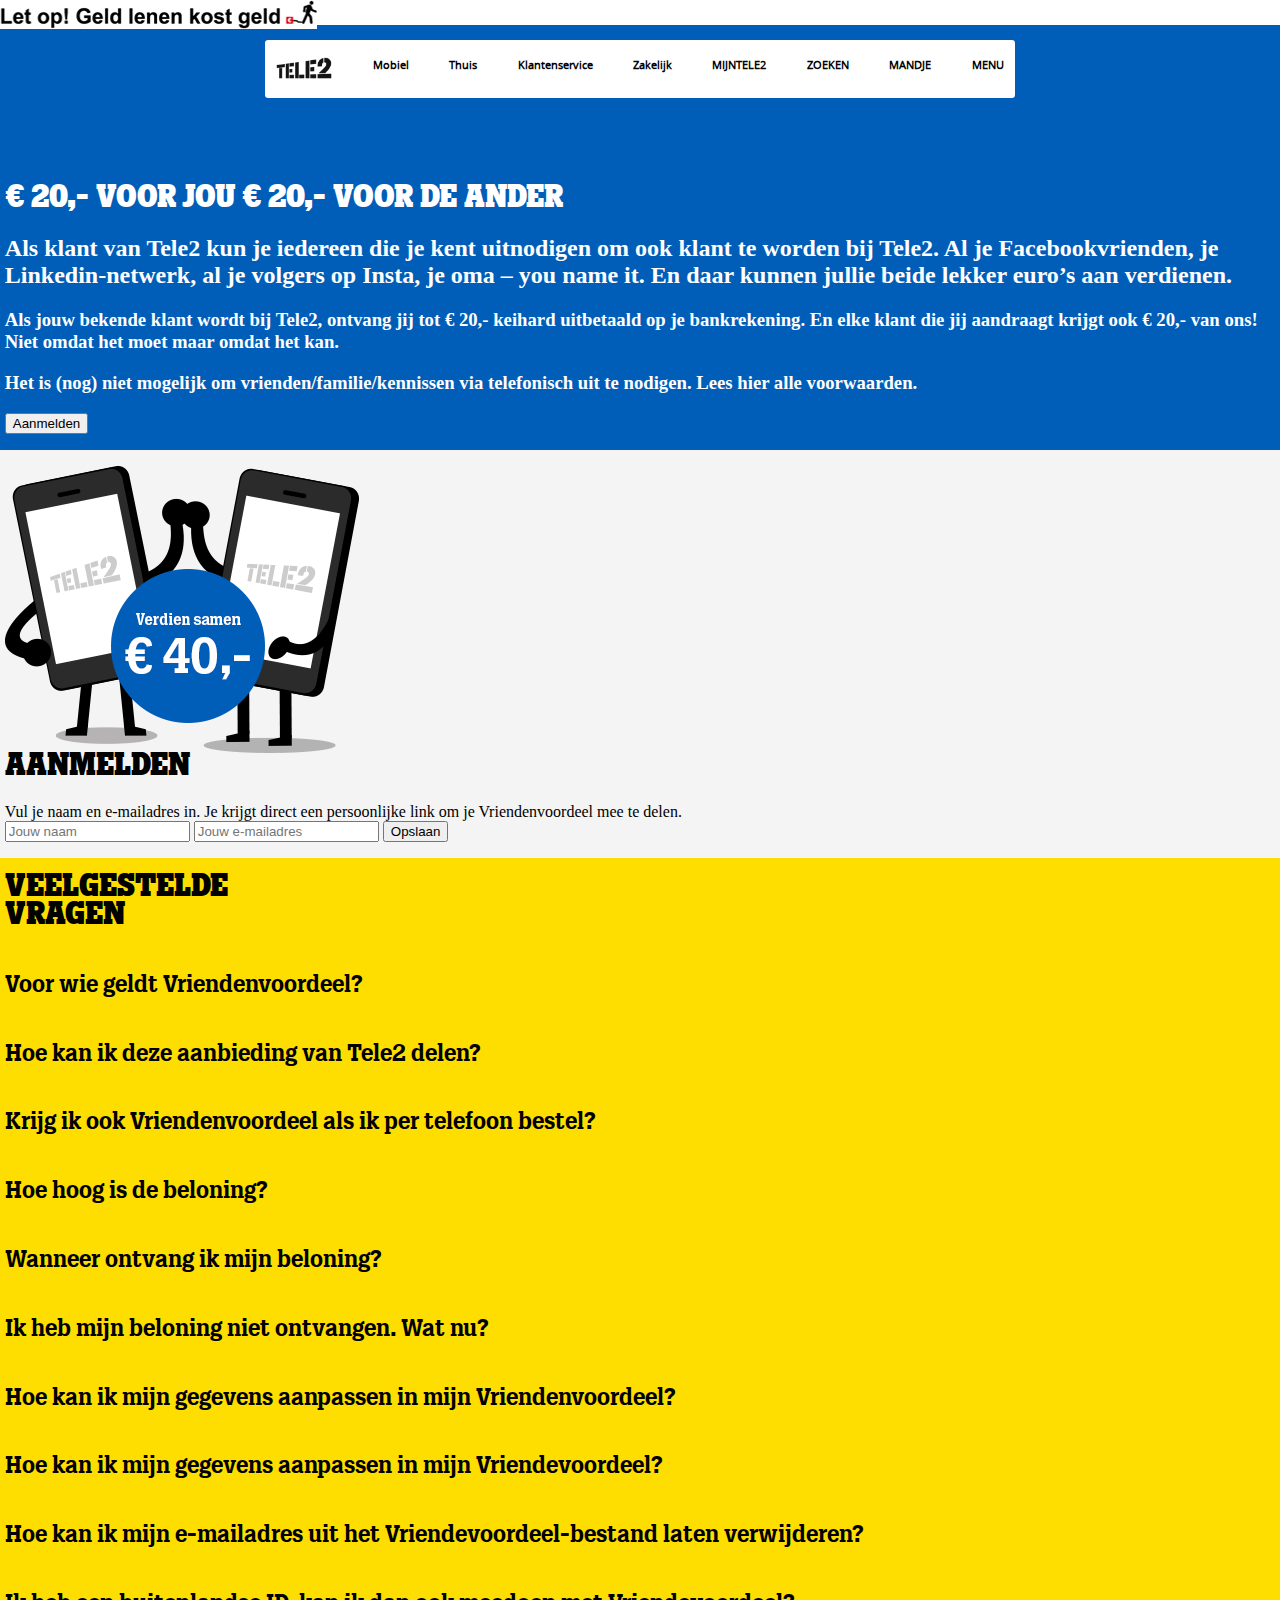
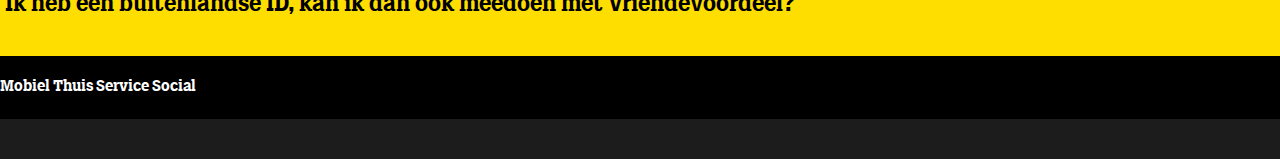
==== detail.html @ 1129209d "Add files via upload" ====
<!DOCTYPE html>
<html>
<head>
	<title>Eindopdracht</title>
	<meta name="viewport" content="width=device-width, initial-scale=1.0">
	<link rel="stylesheet" type="text/css" href="css/style.css">
	<link rel="stylesheet" href="https://cdnjs.cloudflare.com/ajax/libs/font-awesome/5.11.2/css/all.min.css" integrity="sha256-+N4/V/SbAFiW1MPBCXnfnP9QSN3+Keu+NlB+0ev/YKQ=" crossorigin="anonymous" />
</head>
<body>
	<div id="lenen"><img src="images/loan-banner.jpg"></div>
	<!-- <img src="images/feedback.png"> -->
	<header>
		<nav>
			<!-- DESKTOP/MOBILE VERSION -->
			<ul>
				<li><img src="images/tele2.png" alt="Logo"></li>
				<li class="mobilehead"><a>Mobiel</a></li>
				<li class="mobilehead"><a>Thuis</a></li>
				<li class="mobilehead"><a>Klantenservice</a></li>
				<li class="mobilehead"><a>Zakelijk</a></li>
				<li><a>MIJNTELE2</a></li>
				<li><a>ZOEKEN</a></li>
				<li><a>MANDJE</a></li>
				<li class="hamburger"><a>MENU</a></li>
			</ul>
			<!-- SECOND MOBILE HEADER -->
			<ul class="hamburgerUl">
				<li>Mobiel</li>
				<li>Internet, TV & Bellen</li>
				<li>Klantenservice</li>
				<li>
					<div>
						<span>Account</span>
						<ul>
							<li>MijnTele2</li>
							<li>Webmail</li>
							<li>Contact</li>
						</ul>
					</div>
				</li>
				<li>
					<div>
						<span>Meer Tele2</span>
						<ul>
							<li>Zakelijk</li>
							<li>Wholesale</li>
						</ul>
					</div>
				</li>
				<li>
					<span>Trending</span>
					<ul>
						<li>
							<div>Apple iPhone 11</div>
						</li>
						<li><div>Samsung Galaxy S10</div></li>
						<li><div>Sim only abonnement</div></li>
					</ul>
				</li>
			</ul>
		</nav>
	</header>
	<main>
		<div>
			<div id="detailMain">
			<section>
				<h1>€ 20,- VOOR JOU € 20,- VOOR DE ANDER</h1>
				<h2>Als klant van Tele2 kun je iedereen die je kent uitnodigen om ook klant te worden bij Tele2. Al je Facebookvrienden, je Linkedin-netwerk, al je volgers op Insta, je oma – you name it. En daar kunnen jullie beide lekker euro’s aan verdienen.</h2>
				<h3>Als jouw bekende klant wordt bij Tele2, ontvang jij tot € 20,- keihard uitbetaald op je bankrekening. En elke klant die jij aandraagt krijgt ook € 20,- van ons! Niet omdat het moet maar omdat het kan.</h3>
				<h3>Het is (nog) niet mogelijk om vrienden/familie/kennissen via telefonisch uit te nodigen. Lees hier alle voorwaarden.</h3>
				<button>Aanmelden</button>
			</section>
			<section>
				<h1>Hoe werkt het?</h1>
				<img src="images/detailscherm/share-image.png" alt="Link Delen">
					<div>
						<h1>1. Jij deelt je link</h1>
						<p>Registreer en deel jouw Vriendenvoordeel link om te bestellen. Via e-mail, WhatsApp of Facebook.</p>
					</div>
				<img src="images/detailscherm/product-image.png" alt="Vriend Kiest">
					<div>
						<h1>2. Je vriend kiest 'n abonnement</h1>
						<p>Laat je vriend het abonnement uitkiezen dat hij/zij wil</p>
					</div>
				<img src="images/detailscherm/money-image.png" alt="Geld Terug">
					<div>
						<h1>3. Jullie ontvangen jullie beloning</h1>
						<p>Nadat je vriend na 14 dagen bedenktijd nog klant is, krijgen jullie allebei € 20,- gestort*</p>
					</div>
				<p></p>
			</section>
			<section>
				<img src="images/detailscherm/vriendenvoordeel-blauw.png" alt="Geld Terug">
				<h1>
					Aanmelden
				</h1>

				<p>Vul je naam en e-mailadres in. Je krijgt direct een persoonlijke link om je Vriendenvoordeel mee te delen.</p>

				<form>
					<input type="text" name="Naam" placeholder="Jouw naam" required>
					<input type="email" name="email" placeholder="Jouw e-mailadres" required>
					<input type="submit" value="Opslaan">
				</form>

			</section>
			<section>

				<h1>
					Veelgestelde vragen
				</h1>

					<div>
						<h2>Voor wie geldt Vriendenvoordeel?</h2>
					</div>
					<div>
						<h2>Hoe kan ik deze aanbieding van Tele2 delen?</h2>
					</div>
					<div>
						<h2>Krijg ik ook Vriendenvoordeel als ik per telefoon bestel?</h2>
					</div>
					<div>
						<h2>Hoe hoog is de beloning?</h2>
					</div>
					<div>
						<h2>Wanneer ontvang ik mijn beloning?</h2>
					</div>
					<div>
						<h2>Ik heb mijn beloning niet ontvangen. Wat nu?</h2>
					</div>
					<div>
						<h2>Hoe kan ik mijn gegevens aanpassen in mijn Vriendenvoordeel?</h2>
					</div>
					<div>
						<h2>Hoe kan ik mijn gegevens aanpassen in mijn Vriendevoordeel?</h2>
					</div>
					<div>
						<h2>Hoe kan ik mijn e-mailadres uit het Vriendevoordeel-bestand laten verwijderen?</h2>
					</div>
					<div>
						<h2>Ik heb een buitenlandse ID, kan ik dan ook meedoen met Vriendevoordeel?</h2>
					</div>

			</section>
		</div>
		</div>
			<footer>
				Mobiel Thuis Service Social
			</footer>
	</main>
	<footer>
		
	</footer>
	<script src="js/script.js" type="text/javascript"></script>
</body>
</html>
---- css/style.css ----
@font-face {
  font-family: "tele2";
  src: url(../fonts/Tele2SlabWeb-Bold.woff);
}

@font-face {
	font-family: "tele2heavy";
	src: url(../fonts/Tele2SlabWeb-Heavy.ttf);
}

@font-face {
	font-family: "tele2regular";
	src: url(../fonts/Tele2SlabWeb-Regular.ttf);
}

@font-face {
	font-family: "tele2sans";
	src: url(../fonts/OpenSans-Regular.woff2);
}

* {
	box-sizing: border-box;
}

body {
	margin: 0;
}

body > img:first-child {
	position: fixed;
	right: 0;
	bottom: 0;
}

p {
	margin: 0;
}

/*----------HEADER-------------*/
header {
	height: 9vh;
	font-family: tele2sans;
}

header ul {
	list-style-type: none;
	display: flex;
	justify-content: space-between;
	background-color: #fff /*#01a3a4*/;
	margin: 0 auto;
	padding: 0.6em 0;
	flex-wrap: wrap;
}

header li {
	color: #000;
	font-weight: 700;
	padding: 0.6em 0;
	/*font-family: 'Roboto', sans-serif;*/
	/*font-family: 'Quicksand', sans-serif;*/
	font-size: 0.7rem;
	margin: 0 1em;
}

header li:first-child {
	max-width: 5em;
}

header a {
	text-decoration: none;
	color: #000;
}

header a:hover {
	color: #34495e;
	border-bottom: 2px solid #005EB8;
}

header a:active {
	color: #005EB8;
}

header img {
	cursor: pointer;
}

header ul li:first-child img {
	width: 3.5rem;
}

.mobilehead {
	display: none;
}

@media screen and (min-width: 48em /*768px*/) {
	header ul {
		width: 46.875rem;
		margin-top: 0.7rem;
		position: relative;
		padding: 0 auto;
		border-radius: 0.2em;
	}

	.mobilehead {
		display: block;
	}
}

.hamburgerUl {
	/*opacity: 0;*/
	/*height: 0;*/
	display: none;
}

.hamburgerUlActive {
	display: block;
}

/*-----------------------------*/

/*----------BOVEN-------------*/
a, button {
	cursor: pointer;
}

@media screen and (min-width: 48em /*768px*/) {
	main div:first-child section:first-child	 {
		margin-top: -6rem;
		padding-top: 10rem;
	}
}

main div:first-child section ul {
	font-family: "tele2", sans-serif;
	list-style-type: none;
}

/*ul:nth-child(2) li:before {
  content: "\f005";
    font-family: "Font Awesome 5 Free";
    padding: 0 	0.625rem 0 0;
}*/

main div:first-child section h1 {
	font-family: "tele2heavy", sans-serif;
	margin-top: 0;
	text-transform: uppercase;
	font-size: 2.0625rem;
	line-height: 1.75rem;
}

main div:first-child section:first-child h1 span {
	color: #FEDD00;
}

main div:first-child section button:nth-child(3) {
	background-color: #FEDD00;
	border: none;
	width: 12em;
	color: #000;
	padding: 1.25rem;
	margin: 1.25rem 0.625rem;
	border-radius: 0.3em;
	display: flex;
	border-bottom: 0.375rem solid #b19a00;
	font-family: tele2;
}

main div:first-child section button:nth-child(3):hover {
	background-color: #FFF000;
	border-bottom: 0.3125rem solid #B19A00;
	transition: 0.2s;
}

main div:first-child section button:nth-child(3):active {
	background-color: #FEDD00;
	border-bottom: 0.125rem solid #B19A00;
	transition: 0.2s;
}

main div:first-child section p span {
	text-decoration: underline;
	font-family: tele2regular;
}

main div:first-child section span:nth-child(3):hover {
	background-color: #009FDF;
	border-bottom: 0.375rem solid #006F9C;	
}

/*-----------------------------*/

main div:first-child section:nth-child(2) {
	color: #fff;
}

main div section:nth-child(2) div button {
	padding: 1.25rem;
	margin: 1.25rem 0;
	border: none;
	color: white;
	border-radius: 0.1875rem;
	display: flex;
	width: 100%;
}

main div section:nth-child(2) div button:first-child {
	background-color: #009FDF;
	border-bottom: 0.375rem solid #006F9C;
}

main div section:nth-child(2) div button:first-child:hover {
	background-color: #00ADF2;
	border-bottom: 0.3125rem solid #006F9C;
	transition: 0.2s;
}

main div section:nth-child(2) div button:first-child:active {
	background-color: #009FDF;
	transition: 0.2s;
}

main div section:nth-child(2) div button:nth-child(2) {
	background-color: #0066C8;
	border-bottom: 0.375rem solid #004280;
}

main div section:nth-child(2) div button:nth-child(2):hover {
	background-color: #005EB8;
	border-bottom: 0.25rem solid #004280;
	transition: 0.2s;
}

main div section:nth-child(2) div button:nth-child(2):active {
	background-color: #0066C8;
	border-bottom: 0.125rem solid #004280;
	transition: 0.2s;
}

main div section:nth-child(2) div:nth-child(2) button:nth-child(1) {
	background-color: #D40F7D;
	border-bottom: 0.375rem solid #940A57;
}

main div section:nth-child(2) div:nth-child(2) button:nth-child(1):hover {
	background-color: #E61088;
	border-bottom: 0.25rem solid #940A57;
	transition: 0.2s;
}

main div section:nth-child(2) div:nth-child(2) button:nth-child(1):active {
	background-color: #D40F7D;
	border-bottom: 0.125rem solid #940A57;
	transition: 0.2s;
}

main div section:nth-child(2) div:nth-child(2) button:nth-child(2) {
	background-color: #702082;
	border-bottom: 0.375rem solid #4E165B;
}

main div section:nth-child(2) div:nth-child(2) button:nth-child(2):hover {
	background-color: #7A238D;
	border-bottom: 0.25rem solid #4E165B;
	transition: 0.2s;
}

main div section:nth-child(2) div:nth-child(2) button:nth-child(2):active {
	background-color: #702082;
	border-bottom: 0.125rem solid #4E165B;
	transition: 0.2s;
}

/* BUTTONS DESKTOP */

#desktopButtons button {
	padding: 1.25rem;
	border: none;
	color: white;
	border-radius: 0.1875rem;
	display: flex;
	width: 100%;
}

#desktopButtons button:first-child {
	background-color: #009FDF;
	border-bottom: 0.375rem solid #006F9C;
}

#desktopButtons button:first-child:hover {
	background-color: #00ADF2;
	border-bottom: 0.3125rem solid #006F9C;
	transition: 0.2s;
}

#desktopButtons button:first-child:active {
	background-color: #009FDF;
	transition: 0.2s;
}

#desktopButtons button:nth-child(2) {
	background-color: #0066C8;
	border-bottom: 0.375rem solid #004280;
}

#desktopButtons button:nth-child(2):hover {
	background-color: #005EB8;
	border-bottom: 0.25rem solid #004280;
	transition: 0.2s;
}

#desktopButtons button:nth-child(2):active {
	background-color: #0066C8;
	border-bottom: 0.125rem solid #004280;
	transition: 0.2s;
}

#desktopButtons button:nth-child(3) {
	background-color: #D40F7D;
	border-bottom: 0.375rem solid #940A57;
}

#desktopButtons button:nth-child(3):hover {
	background-color: #E61088;
	border-bottom: 0.25rem solid #940A57;
	transition: 0.2s;
}

#desktopButtons button:nth-child(3):active {
	background-color: #D40F7D;
	border-bottom: 0.125rem solid #940A57;
	transition: 0.2s;
}

#desktopButtons button:nth-child(4) {
	background-color: #702082;
	border-bottom: 0.375rem solid #4E165B;
}

#desktopButtons button:nth-child(4):hover {
	background-color: #7A238D;
	border-bottom: 0.25rem solid #4E165B;
	transition: 0.2s;
}

#desktopButtons button:nth-child(4):active {
	background-color: #702082;
	border-bottom: 0.125rem solid #4E165B;
	transition: 0.2s;
}

/* THE END */

@media screen and (min-width: 30rem /*768px*/) {
	main div:first-child section:nth-child(2) {
		display: flex;
		justify-content: center;
	}
	
	main div section:nth-child(2) div {
		padding: 1.25rem 0.25rem;
		width: 20rem;
	}
	
	main div section:nth-child(2) div div {
		margin: 1.25rem 1.25rem;
		width: 100%;
	}
}

#desktopButtons {
	display: none;
}

@media screen and (min-width: 50em /*768px*/) {
	main div:first-child section:nth-child(2){
		display: none;
	}
	main div section:nth-child(2) div:nth-child(1) button:last-child {
		color: red;
	}
	main div section:nth-child(2) div:nth-child(2) button:last-child {
		color: red;
	}
	main div section:nth-child(2) div {
		display: none;
	}
	#desktopButtons {
		display: block;
		background-color: white;
	}
}

/* ---- MOBILE BOVENKANT ---- */

main div:first-child section:first-child {
	background-color: #005EB8;
	color: #fff;
}

main div:first-child section:first-child div {
	margin: 0 auto;
	display: flex;
	justify-content: space-between;
}

main div:first-child section:nth-child(3) div {
	margin: 0 auto;
	display: flex;
	justify-content: space-between;
}

main div:first-child section:nth-child(4) div {
	margin: 0 auto;
	display: flex;
	justify-content: space-between;
}

main div:first-child section:first-child div > div:nth-child(2) {

}

main div:first-child section:first-child div div:first-child {
	flex-direction: column;
}

main div:first-child section:nth-child(3) div div {
	flex-direction: column;
}

main div:first-child section:nth-child(4) div div {
	flex-direction: column;
}

section {
	padding: 1rem 0.3rem;
}

a {
	color: white;
}

main div:first-child section:first-child div:nth-child(2) {
	height: 100%;
}

main div:first-child section:first-child div > div:nth-child(2) img {
	margin: 0 auto;
}

main div:first-child section:first-child div:nth-child(2) {
/*	width: 40%;
	padding-left: 1.25rem;*/
}

/* ------------------------- */
/* ---- DESKTOP BOVENKANT ---- */

@media screen and (min-width: 48em /*768px*/) {
	main div:first-child section:first-child {
		background-color: #005EB8;
		color: #fff;
	}

	main div:first-child section:first-child div {
		margin: 0 auto;
	}

	main div:first-child section:first-child div div:first-child {
		/*margin: 0 auto;
		padding-right: 1.25rem;
		width: 60%;*/
		flex-direction: column;
		flex-grow: 1;
	}

	main div:first-child section:first-child div > div:nth-child(2) {
		flex-grow: 2;
	}

	main div:first-child section:first-child div > div:nth-child(2) img {
		/* margin: 0 auto; */
	}	
}

main div:first-child section:nth-child(3) {
	background-color: #F4F4F4;
}

main div:first-child section:nth-child(3) h1 {
}

main div:first-child section:nth-child(3) h1 span {
	color: #005EB8;
}

main div:first-child section:nth-child(3) button {
	background-color: #005EB8;
	color: #fff;
	width: 12em;
	padding: 1.25rem;
	margin: 1.25rem 0.625rem;
	border-radius: 0.3em;
	display: flex;
	border: none;
	border-bottom: 0.375rem solid #004280;
	font-family: tele2;
}

main div:first-child section:nth-child(4) button {
	background-color: red;
	color: #fff;
	width: 12em;
	padding: 1.25rem;
	margin: 1.25rem 0.625rem;
	border-radius: 0.3em;
	display: flex;
	border: none;
	border-bottom: 0.375rem solid #006F9C;
	font-family: tele2;
}

div img:first-child {
	display: none;
}

@media screen and (min-width: 48em /*768px*/) {
	div img:first-child	 {
		display: block;
	}
	div img:nth-child(2)	 {
		display: none;
	}
}

main div section:nth-child(4) {
	background-color: #FEDD00;
}

main div section:nth-child(4) h1 {
	width: 4rem;
}

main div section:nth-child(4) h1 span {
	color: #005EB8;
}

main div section:nth-child(4) h2 {
	font-family: tele2;
}

main div:first-child section:nth-child(4) button {
	background-color: #005EB8;
	color: #fff;
	width: 12em;
	padding: 1.25rem;
	margin: 1.25rem 0.625rem;
	border-radius: 0.3em;
	display: flex;
	border: none;
	border-bottom: 0.375rem solid #004280;
	font-family: tele2;
}

main div:first-child section:nth-child(4) button:hover {
	background-color: #0066C8;
	border-bottom: 0.3125rem solid #004280;
	transition: 0.2s;
}

main div:first-child section:nth-child(4) button:active {
	background-color: #005EB8;
	border-bottom: 0.125rem solid #004280;
	transition: 0.2s;
}

main div section:nth-child(5) {
	background-color: #005EB8;
}

main div section:nth-child(5) {
	color: white;
}

main div section:nth-child(5) h1 span {
	color: #FEDD00;
}

main div:first-child section:nth-child(5) button {
	background-color: #FEDD00;
	color: #000;
	width: 12em;
	padding: 1.25rem;
	margin: 1.25rem 0.625rem;
	border-radius: 0.3em;
	display: flex;
	border: none;
	border-bottom: 0.375rem solid #b19a00;
	font-family: tele2;
}

footer {
	background-color: #1C1C1C;
	color: white;
	display: flex;
	flex-direction: column;
	padding: 1.25rem 0 1.25rem 0;
	font-family: tele2;
}

footer div:first-child {
	border: 0.0625rem solid gray;
	border-bottom: none;
	padding: 0.625rem 0.3125rem;
	margin: 0 0.625rem;
}

footer div {
	border: 0.0625rem solid gray;
	border-bottom: none;
	padding: 0.625rem 0.3125rem;
	margin: 0 0.625rem;
}

footer div:nth-child(4) {
	border: 0.0625rem solid gray;
	padding: 0.625rem 0.3125rem;
	margin: 0 0.625rem;
}

footer div:nth-child(5) {
	border: 0.0625rem solid gray;
	padding: 0.625rem 0.3125rem;
	margin: 0.9375rem 0.625rem;
}

footer:last-child {
	background-color: #000;
	color: white;
	padding: 1.375em 0;
}

footer span {
	color: #999;
	margin: 0 0.625rem;
	text-align: center;
}

footer img {
	text-align: center;
	width: 5rem;
	margin: 0 auto;
}

/* ---- DETAIL SCHERM ---- */
#detailMain #lenen {
	display: flex;
	justify-content: center;
	padding: 10px 0;
	border-bottom: 1px solid #ccc;
}

/*#detailMain #prijs {
	position: fixed;
	background-color: white;
	color: black;
	bottom: 0;
	z-index: 3;
	height: 4.375rem;
	width: 100%;
}*/

/*#detailMain #prijzen {
	margin: 10px 0 10px 15px;
	line-height: 22px;
}*/

/*#detailMain div section div button {
	background-color: #E61088;
	color: white;
	border: none;
	border-bottom: #B60D6C;
}*/

#detailMain section:nth-child(2) {
	color: black;
}

#detailMain section:nth-child(3) {

}

#detailMain section:nth-child(3) img {
	display: block;
}
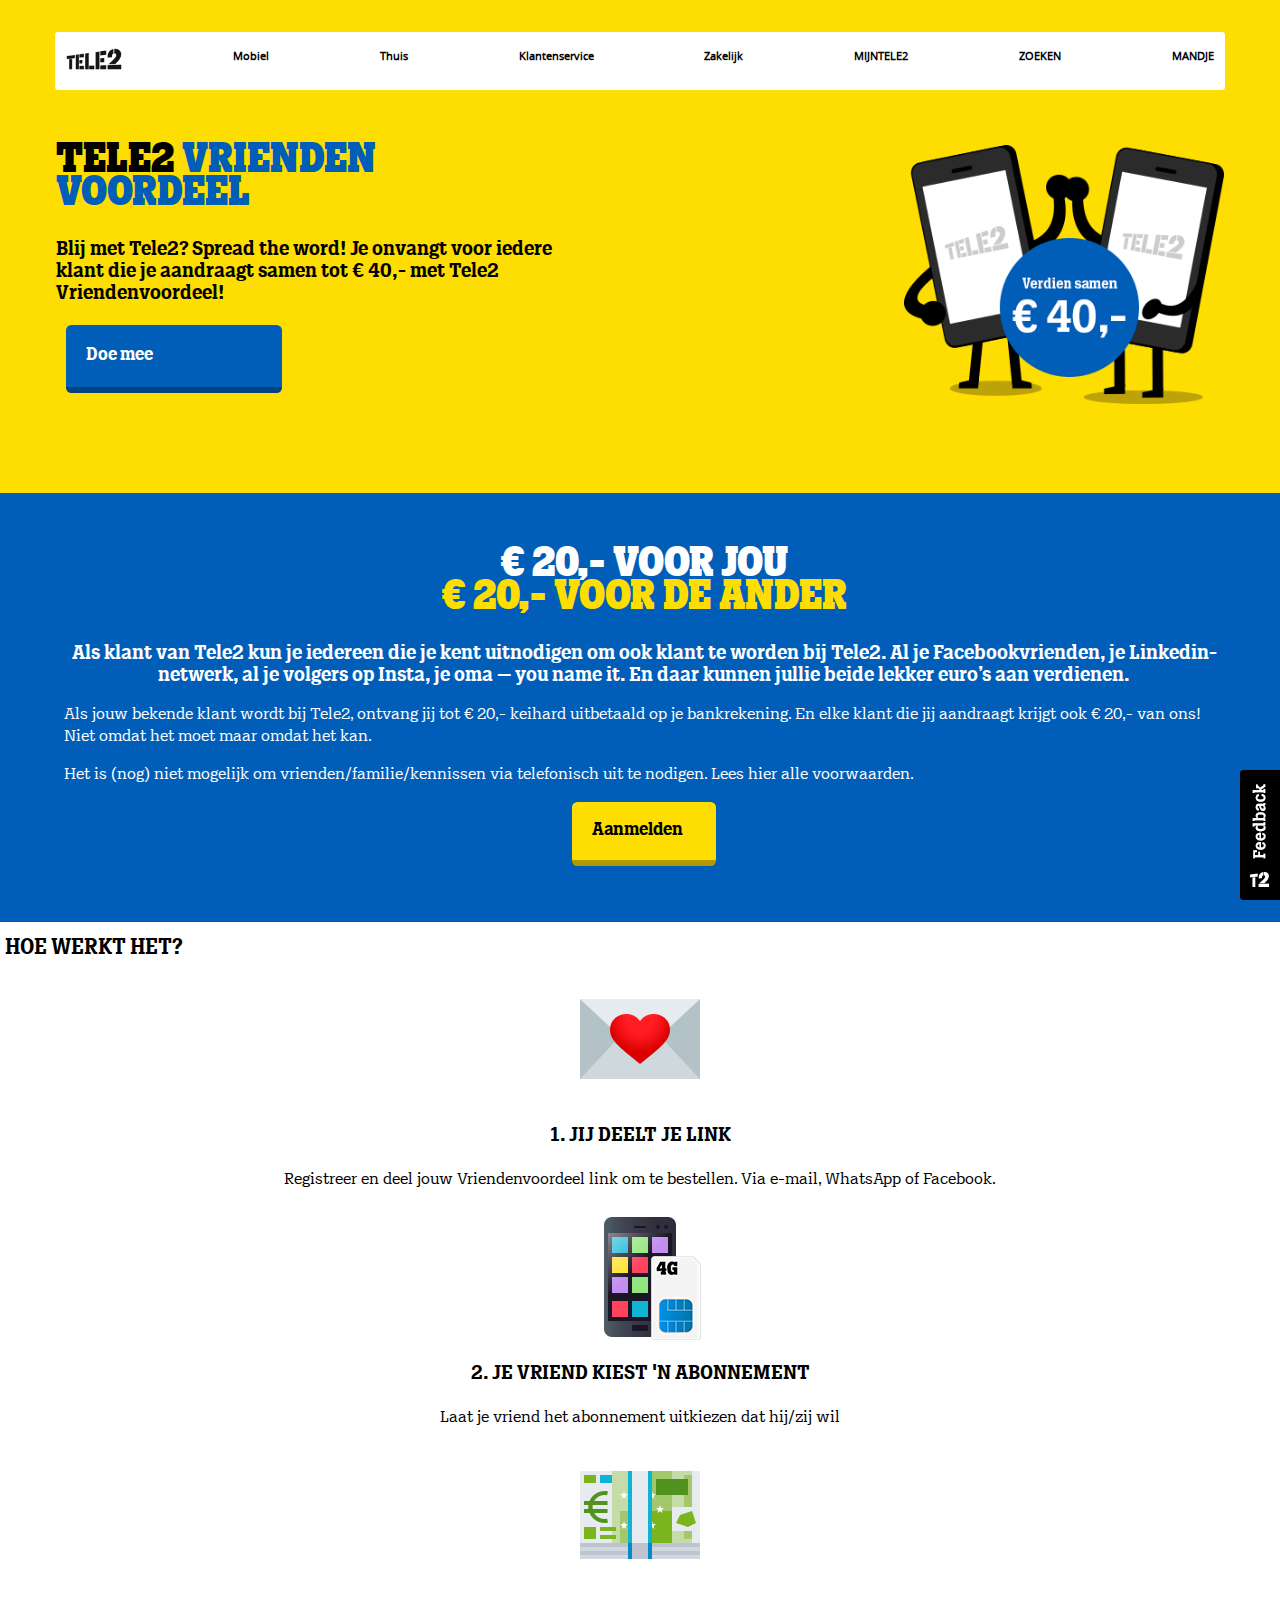
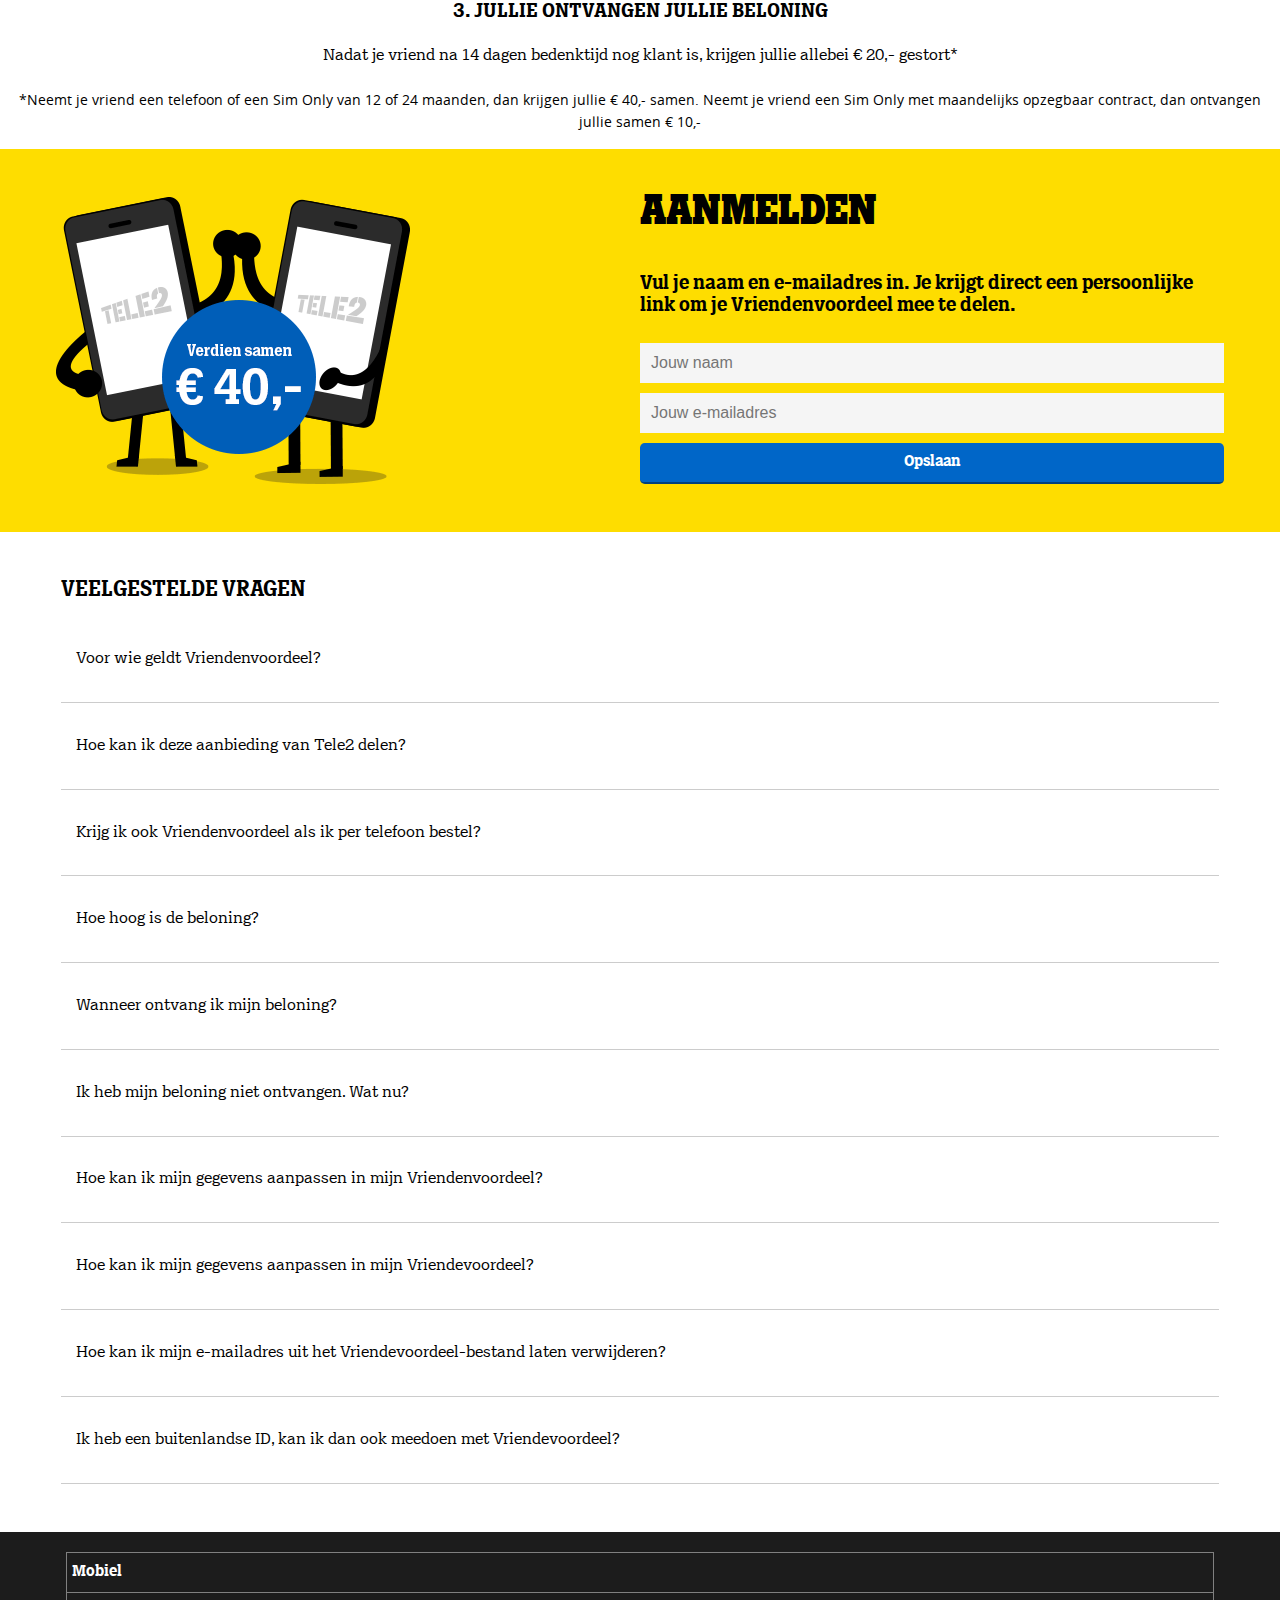
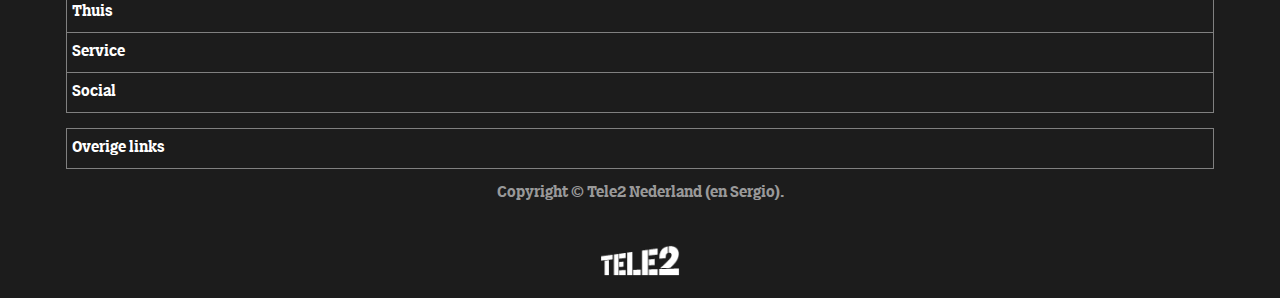
==== commit b307f0fd: "Add files via upload" ====
--- a/detail.html
+++ b/detail.html
@@ -1,19 +1,19 @@
 <!DOCTYPE html>
-<html>
+<html lang="nl">
 <head>
-	<title>Eindopdracht</title>
+	<title>Tele2: Alles voor mobiel, vaste telefonie, internet & TV</title>
 	<meta name="viewport" content="width=device-width, initial-scale=1.0">
 	<link rel="stylesheet" type="text/css" href="css/style.css">
 	<link rel="stylesheet" href="https://cdnjs.cloudflare.com/ajax/libs/font-awesome/5.11.2/css/all.min.css" integrity="sha256-+N4/V/SbAFiW1MPBCXnfnP9QSN3+Keu+NlB+0ev/YKQ=" crossorigin="anonymous" />
+	<link rel="icon" type="image/png" href="images/favicon-16x16.png" sizes="16x16">
 </head>
 <body>
-	<div id="lenen"><img src="images/loan-banner.jpg"></div>
-	<!-- <img src="images/feedback.png"> -->
+	<img src="images/feedback.png" alt="Feedback">
 	<header>
 		<nav>
 			<!-- DESKTOP/MOBILE VERSION -->
 			<ul>
-				<li><img src="images/tele2.png" alt="Logo"></li>
+				<li><a href="index.html"><img src="images/tele2.png" alt="Logo"></a></li>
 				<li class="mobilehead"><a>Mobiel</a></li>
 				<li class="mobilehead"><a>Thuis</a></li>
 				<li class="mobilehead"><a>Klantenservice</a></li>
@@ -64,93 +64,133 @@
 		<div>
 			<div id="detailMain">
 			<section>
-				<h1>€ 20,- VOOR JOU € 20,- VOOR DE ANDER</h1>
-				<h2>Als klant van Tele2 kun je iedereen die je kent uitnodigen om ook klant te worden bij Tele2. Al je Facebookvrienden, je Linkedin-netwerk, al je volgers op Insta, je oma – you name it. En daar kunnen jullie beide lekker euro’s aan verdienen.</h2>
-				<h3>Als jouw bekende klant wordt bij Tele2, ontvang jij tot € 20,- keihard uitbetaald op je bankrekening. En elke klant die jij aandraagt krijgt ook € 20,- van ons! Niet omdat het moet maar omdat het kan.</h3>
-				<h3>Het is (nog) niet mogelijk om vrienden/familie/kennissen via telefonisch uit te nodigen. Lees hier alle voorwaarden.</h3>
-				<button>Aanmelden</button>
-			</section>
-			<section>
-				<h1>Hoe werkt het?</h1>
-				<img src="images/detailscherm/share-image.png" alt="Link Delen">
+				<div>
 					<div>
-						<h1>1. Jij deelt je link</h1>
-						<p>Registreer en deel jouw Vriendenvoordeel link om te bestellen. Via e-mail, WhatsApp of Facebook.</p>
-					</div>
-				<img src="images/detailscherm/product-image.png" alt="Vriend Kiest">
-					<div>
-						<h1>2. Je vriend kiest 'n abonnement</h1>
-						<p>Laat je vriend het abonnement uitkiezen dat hij/zij wil</p>
-					</div>
-				<img src="images/detailscherm/money-image.png" alt="Geld Terug">
-					<div>
-						<h1>3. Jullie ontvangen jullie beloning</h1>
-						<p>Nadat je vriend na 14 dagen bedenktijd nog klant is, krijgen jullie allebei € 20,- gestort*</p>
-					</div>
-				<p></p>
-			</section>
-			<section>
-				<img src="images/detailscherm/vriendenvoordeel-blauw.png" alt="Geld Terug">
-				<h1>
-					Aanmelden
-				</h1>
+						<h1>
+							TELE2
+							<span>VRIENDEN<br>
+							VOORDEEL</span>
+						</h1>
 
-				<p>Vul je naam en e-mailadres in. Je krijgt direct een persoonlijke link om je Vriendenvoordeel mee te delen.</p>
+						<p>Blij met Tele2? Spread the word! Je onvangt voor iedere <br> klant die je aandraagt samen tot € 40,- met Tele2 Vriendenvoordeel!</p>
 
-				<form>
-					<input type="text" name="Naam" placeholder="Jouw naam" required>
-					<input type="email" name="email" placeholder="Jouw e-mailadres" required>
-					<input type="submit" value="Opslaan">
-				</form>
-
-			</section>
-			<section>
-
-				<h1>
-					Veelgestelde vragen
-				</h1>
-
-					<div>
-						<h2>Voor wie geldt Vriendenvoordeel?</h2>
+						<button>Doe mee</button>
 					</div>
 					<div>
-						<h2>Hoe kan ik deze aanbieding van Tele2 delen?</h2>
+						<img src="images/detailscherm/vriendenvoordeel-blauw.png" class="desktop_image" alt="iPhone 11 Desktop">
+
+						<img src="images/detailscherm/vriendenvoordeel-blauw.png" class="mobile_image" alt="iPhone 11 Mobiel">
 					</div>
+				</div>
+			</section>
+				<section>
 					<div>
-						<h2>Krijg ik ook Vriendenvoordeel als ik per telefoon bestel?</h2>
+						<div>
+							<h1>
+								€ 20,- VOOR JOU<br>
+								<span>€ 20,- VOOR DE ANDER</span>
+							</h1>
+
+							<h2>Als klant van Tele2 kun je iedereen die je kent uitnodigen om ook klant te worden bij Tele2. Al je Facebookvrienden, je Linkedin-netwerk, al je volgers op Insta, je oma – you name it. En daar kunnen jullie beide lekker euro’s aan verdienen.</h2>
+							<h3>Als jouw bekende klant wordt bij Tele2, ontvang jij tot € 20,- keihard uitbetaald op je bankrekening. En elke klant die jij aandraagt krijgt ook € 20,- van ons! Niet omdat het moet maar omdat het kan.</h3>
+							<h3>Het is (nog) niet mogelijk om vrienden/familie/kennissen via telefonisch uit te nodigen. Lees <a>hier</a> alle voorwaarden.</h3>
+
+							<button>Aanmelden</button>
+						</div>
 					</div>
+				</section>
+				<section>
+					<h1>Hoe werkt het?</h1>
+					<img src="images/detailscherm/share-image.png" alt="Link Delen">
+						<div>
+							<h1>1. Jij deelt je link</h1>
+							<p>Registreer en deel jouw Vriendenvoordeel link om te bestellen. Via e-mail, WhatsApp of Facebook.</p>
+						</div>
+					<img src="images/detailscherm/product-image.png" alt="Vriend Kiest">
+						<div>
+							<h1>2. Je vriend kiest 'n abonnement</h1>
+							<p>Laat je vriend het abonnement uitkiezen dat hij/zij wil</p>
+						</div>
+					<img src="images/detailscherm/money-image.png" alt="Geld Terug">
+						<div>
+							<h1>3. Jullie ontvangen jullie beloning</h1>
+							<p>Nadat je vriend na 14 dagen bedenktijd nog klant is, krijgen jullie allebei € 20,- gestort*</p>
+						</div>
+					<p>*Neemt je vriend een telefoon of een Sim Only van 12 of 24 maanden, dan krijgen jullie € 40,- samen. Neemt je vriend een Sim Only met maandelijks opzegbaar contract, dan ontvangen jullie samen € 10,-</p>
+				</section>
+				<section>
 					<div>
-						<h2>Hoe hoog is de beloning?</h2>
+						<div>
+							<img src="images/detailscherm/vriendenvoordeel-blauw.png" alt="Geld Terug">
+						</div>
+						<div>
+							<h1>
+								Aanmelden
+							</h1>
+
+							<p>Vul je naam en e-mailadres in. Je krijgt direct een persoonlijke link om je Vriendenvoordeel mee te delen.</p>
+
+							<form>
+								<input type="text" name="Naam" placeholder="Jouw naam" required>
+								<input type="email" name="email" placeholder="Jouw e-mailadres" required>
+								<input type="submit" value="Opslaan">
+							</form>
+						</div>
 					</div>
-					<div>
-						<h2>Wanneer ontvang ik mijn beloning?</h2>
-					</div>
-					<div>
-						<h2>Ik heb mijn beloning niet ontvangen. Wat nu?</h2>
-					</div>
-					<div>
-						<h2>Hoe kan ik mijn gegevens aanpassen in mijn Vriendenvoordeel?</h2>
-					</div>
-					<div>
-						<h2>Hoe kan ik mijn gegevens aanpassen in mijn Vriendevoordeel?</h2>
-					</div>
-					<div>
-						<h2>Hoe kan ik mijn e-mailadres uit het Vriendevoordeel-bestand laten verwijderen?</h2>
-					</div>
-					<div>
-						<h2>Ik heb een buitenlandse ID, kan ik dan ook meedoen met Vriendevoordeel?</h2>
-					</div>
+				</section>
+				<section>
 
-			</section>
-		</div>
-		</div>
+					<h1>
+						Veelgestelde vragen
+					</h1>
+
+						<div>
+							<h2>Voor wie geldt Vriendenvoordeel?</h2>
+						</div>
+						<div>
+							<h2>Hoe kan ik deze aanbieding van Tele2 delen?</h2>
+						</div>
+						<div>
+							<h2>Krijg ik ook Vriendenvoordeel als ik per telefoon bestel?</h2>
+						</div>
+						<div>
+							<h2>Hoe hoog is de beloning?</h2>
+						</div>
+						<div>
+							<h2>Wanneer ontvang ik mijn beloning?</h2>
+						</div>
+						<div>
+							<h2>Ik heb mijn beloning niet ontvangen. Wat nu?</h2>
+						</div>
+						<div>
+							<h2>Hoe kan ik mijn gegevens aanpassen in mijn Vriendenvoordeel?</h2>
+						</div>
+						<div>
+							<h2>Hoe kan ik mijn gegevens aanpassen in mijn Vriendevoordeel?</h2>
+						</div>
+						<div>
+							<h2>Hoe kan ik mijn e-mailadres uit het Vriendevoordeel-bestand laten verwijderen?</h2>
+						</div>
+						<div>
+							<h2>Ik heb een buitenlandse ID, kan ik dan ook meedoen met Vriendevoordeel?</h2>
+						</div>
+
+				</section>
+			</div>
+		</main>
+	<div id='kleurFooter'>
 			<footer>
-				Mobiel Thuis Service Social
+				<div>Mobiel</div>
+				<div>Thuis</div>
+				<div>Service</div>
+				<div>Social</div>
+				<div>Overige links</div>
+				<span>Copyright ©  Tele2 Nederland (en Sergio).</span>
 			</footer>
-	</main>
-	<footer>
-		
-	</footer>
-	<script src="js/script.js" type="text/javascript"></script>
+			<footer>
+				<img src="images/tele2-wit.png" alt="Logo Wit">
+			</footer>
+	</div>
+	<script src="js/script.js"></script>
 </body>
 </html>--- a/css/style.css
+++ b/css/style.css
@@ -46,7 +46,7 @@
 	list-style-type: none;
 	display: flex;
 	justify-content: space-between;
-	background-color: #fff /*#01a3a4*/;
+	background-color: #fff;
 	margin: 0 auto;
 	padding: 0.6em 0;
 	flex-wrap: wrap;
@@ -94,8 +94,8 @@
 
 @media screen and (min-width: 48em /*768px*/) {
 	header ul {
-		width: 46.875rem;
-		margin-top: 0.7rem;
+		width: 73.125rem;
+		margin-top: 2rem;
 		position: relative;
 		padding: 0 auto;
 		border-radius: 0.2em;
@@ -111,9 +111,16 @@
 	/*height: 0;*/
 	display: none;
 }
+@media screen and (min-width: 48em /*768px*/) {
+	.hamburger {
+		display: none;
+	}
+}
 
 .hamburgerUlActive {
 	display: block;
+	position: absolute;
+	width: 100%;
 }
 
 /*-----------------------------*/
@@ -125,8 +132,9 @@
 
 @media screen and (min-width: 48em /*768px*/) {
 	main div:first-child section:first-child	 {
-		margin-top: -6rem;
+		margin-top: -8rem;
 		padding-top: 10rem;
+		padding-bottom: 5rem;
 	}
 }
 
@@ -359,12 +367,12 @@
 	
 	main div section:nth-child(2) div {
 		padding: 1.25rem 0.25rem;
-		width: 20rem;
+		/* width: 128rem; */
 	}
 	
 	main div section:nth-child(2) div div {
-		margin: 1.25rem 1.25rem;
-		width: 100%;
+		/* margin: 1.25rem 1.25rem; */
+		/* width: 100%; */
 	}
 }
 
@@ -416,6 +424,18 @@
 	justify-content: space-between;
 }
 
+main div:first-child section:nth-child(5) div {
+	margin: 0 auto;
+	display: flex;
+	justify-content: space-between;
+}
+
+main div:first-child section:nth-child(6) div {
+	margin: 0 auto;
+	display: flex;
+	justify-content: space-between;
+}
+
 main div:first-child section:first-child div > div:nth-child(2) {
 
 }
@@ -429,6 +449,14 @@
 }
 
 main div:first-child section:nth-child(4) div div {
+	flex-direction: column;
+}
+
+main div:first-child section:nth-child(5) div div {
+	flex-direction: column;
+}
+
+main div:first-child section:nth-child(6) div div {
 	flex-direction: column;
 }
 
@@ -462,8 +490,35 @@
 		color: #fff;
 	}
 
+	section:nth-child(4) {
+		padding: 3rem 0.3rem;
+	}
+
+	section:nth-child(5) {
+		padding: 3rem 0.3rem;
+	}
+
+	section:nth-child(6) {
+		padding: 3rem 0.3rem;
+	}
+
+	section:nth-child(1) div,
+	section:nth-child(3) div,
+	section:nth-child(4) div:nth-child(1),
+	section:nth-child(5) div:nth-child(1),
+	section:nth-child(6) div:nth-child(1),
+	footer  {
+		margin: 0 auto;
+		display: flex;
+		justify-content: center;
+		width: 73rem;
+	}
+
 	main div:first-child section:first-child div {
 		margin: 0 auto;
+		display: flex;
+		justify-content: center;
+		width: 73rem;
 	}
 
 	main div:first-child section:first-child div div:first-child {
@@ -479,8 +534,12 @@
 	}
 
 	main div:first-child section:first-child div > div:nth-child(2) img {
-		/* margin: 0 auto; */
+		margin-right: 0;
 	}	
+}
+
+section:nth-child(6) img {
+	width: 100%;
 }
 
 main div:first-child section:nth-child(3) {
@@ -537,10 +596,6 @@
 	background-color: #FEDD00;
 }
 
-main div section:nth-child(4) h1 {
-	width: 4rem;
-}
-
 main div section:nth-child(4) h1 span {
 	color: #005EB8;
 }
@@ -599,6 +654,10 @@
 	font-family: tele2;
 }
 
+#kleurFooter {
+	background-color: #1C1C1C;
+}
+
 footer {
 	background-color: #1C1C1C;
 	color: white;
@@ -635,8 +694,6 @@
 }
 
 footer:last-child {
-	background-color: #000;
-	color: white;
 	padding: 1.375em 0;
 }
 
@@ -653,43 +710,295 @@
 }
 
 /* ---- DETAIL SCHERM ---- */
-#detailMain #lenen {
+/*#detailMain #lenen {
 	display: flex;
 	justify-content: center;
 	padding: 10px 0;
 	border-bottom: 1px solid #ccc;
-}
-
-/*#detailMain #prijs {
-	position: fixed;
-	background-color: white;
+}*/
+
+#detailMain button, input:nth-child(3) {
+	border: none;
+	width: 12em;
+	padding: 1.25rem;
+	margin: 1.25rem 0.625rem;
+	border-radius: 0.3em;
+	display: flex;
+	font-family: tele2;
+}
+/* --- TELE2 VRIENDENVOORDEEL --- */
+#detailMain section:nth-child(1) {
+	background-color: #fedd00;
 	color: black;
-	bottom: 0;
-	z-index: 3;
-	height: 4.375rem;
+}
+
+#detailMain section:nth-child(1) div {
+	display: block;
+}
+
+#detailMain section:nth-child(1) img {
 	width: 100%;
-}*/
-
-/*#detailMain #prijzen {
-	margin: 10px 0 10px 15px;
-	line-height: 22px;
-}*/
-
-/*#detailMain div section div button {
-	background-color: #E61088;
+}
+
+#detailMain section:nth-child(1) h1 {
+	font-size: 2.625em;
+	line-height: .78571429;
+}
+
+#detailMain section:nth-child(1) p {
+	font-size: 1.25rem;
+	line-height: 1.1;
+	font-family: 'tele2';
+}
+
+#detailMain section:nth-child(1) span {
+	color: #005eb8;
+}
+
+#detailMain section:nth-child(1) button {
+	background-color: #005eb8;
+	color: #fff;
+	border-bottom: 0.375rem solid #004280;
+	font-size: 1.125rem;
+}
+
+#detailMain section:nth-child(1) button:hover {
+	background-color: #005EB8;
+	border-bottom: 0.25rem solid #004280;
+	transition: 0.2s;
+}
+
+#detailMain section:nth-child(1) button:active {
+	background-color: #0066C8;
+	border-bottom: 0.125rem solid #004280;
+	transition: 0.2s;
+}
+
+@media screen and (min-width: 48em /*768px*/) {
+	#detailMain section:nth-child(2) {
+		margin: 0 auto;
+		display: flex;
+		justify-content: space-between;
+	}
+
+	#detailMain section:nth-child(1) div {
+		display: flex;
+	}
+
+	#detailMain section:nth-child(1) img {
+		width: 20rem;
+	}
+
+}
+/* ---------------------- */
+
+/* --- 20 voor jou 20 voor de andere --- */
+#detailMain section:nth-child(2) {
+	background-color: #005EB8;
+	text-align: center;
+	display: block;
 	color: white;
-	border: none;
-	border-bottom: #B60D6C;
-}*/
-
-#detailMain section:nth-child(2) {
-	color: black;
-}
-
+}
+
+#detailMain section:nth-child(2) h1 {
+	color: #fff;
+	font-size: 2.625em;
+	line-height: .78571429;
+}
+
+#detailMain section:nth-child(2) span {
+	color: #fedd00;
+}
+
+#detailMain section:nth-child(2) h2 {
+	font-size: 1.25rem;
+	font-family: 'tele2';
+	line-height: 1.1;
+}
+
+#detailMain section:nth-child(2) h3 {
+	text-align: left;
+	line-height: 1.375;
+	font-family: 'tele2regular';
+	font-weight: 300;
+	font-size: 1rem;
+}
+
+#detailMain section:nth-child(2) button {
+	margin: 0 auto;
+	background-color: #FEDD00;
+	cursor: pointer;
+	font-family: 'tele2';
+	font-size: 1.125rem;
+	line-height: 1;
+	color: #000;
+	border-bottom: 0.375rem solid #b19a00;
+	width: 9rem;
+	text-align: center;
+}
+
+#detailMain section:nth-child(2) button:hover {
+	background-color: #FFF000;
+	border-bottom: 0.3125rem solid #B19A00;
+	transition: 0.2s;
+}
+
+#detailMain section:nth-child(2) button:active {
+	background-color: #FEDD00;
+	border-bottom: 0.125rem solid #B19A00;
+	transition: 0.2s;
+}
+
+@media screen and (min-width: 48em /*768px*/) {
+	#detailMain section:nth-child(2) {
+		display: block;
+	}
+	#detailMain section:nth-child(2) div {
+		display: block;
+		margin: 0 auto;
+		width: 73rem;
+	}
+}
+/* ---------------------- */
+
+/* --- HOE WERKT HET? --- */
 #detailMain section:nth-child(3) {
-
+	background-color: #fff;
+	display: flex;
+	flex-direction: column;
+}
+
+#detailMain section:nth-child(3) div {
+	display: flex;
+	flex-direction: column;
+}
+
+#detailMain section:nth-child(3) h1 {
+	font-size: 1.375em;
+	line-height: 1;
+	font-family: 'tele2';
+}
+
+#detailMain section:nth-child(3) p {
+	font-size: .875rem;
+	line-height: 1.375rem;
+	font-family: 'tele2sans';
+	text-align: center;
+}
+
+#detailMain section:nth-child(3) div h1 {
+	font-size: 1.25rem;
+	line-height: 1.1;
+	font-family: 'tele2';
+	text-align: center;
+	margin: 0 0 1.375rem;
+}
+
+#detailMain section:nth-child(3) div p {
+	font-size: 1rem;
+	line-height: 1.375;
+	font-family: 'tele2regular';
+	font-weight: 400;
+	margin: 0 0 1.375rem;
 }
 
 #detailMain section:nth-child(3) img {
 	display: block;
-}+	max-width: 100%;
+	height: auto;
+	margin-left: auto;
+	margin-right: auto;
+	margin-bottom: 1.375rem;
+}
+/* ---------------------- */
+
+/* -------AANMELDEN-------*/
+#detailMain section:nth-child(4) h1 {
+	font-size: 2.625em;
+	line-height: .78571429;
+	font-family: 'tele2heavy';
+}
+
+#detailMain section:nth-child(4) p {
+	font-size: 1.25rem;
+	line-height: 1.1;
+	font-family: 'tele2';
+}
+
+#detailMain section:nth-child(4) input {
+	padding: 10px;
+	font-size: 1em;
+	background-color: #F5F5F5;
+	border: 1px solid #F5F5F5;
+	width: 100%;
+	margin: auto;
+	margin-top: 10px;
+}
+
+#detailMain section:nth-child(4) input:nth-child(3) {
+	background-color: #005eb8;
+	color: #fff;
+	border: none;
+	border-bottom: 0.375rem solid #004280;
+}
+
+#detailMain section:nth-child(4) input:nth-child(3) {
+	background-color: #005EB8;
+	border-bottom: 0.25rem solid #004280;
+	transition: 0.2s;
+}
+
+#detailMain section:nth-child(4) input:nth-child(3) {
+	background-color: #0066C8;
+	border-bottom: 0.125rem solid #004280;
+	transition: 0.2s;
+}
+
+@media screen and (min-width: 48em /*768px*/) {
+	#detailMain section:nth-child(4) div {
+		display: flex;
+		flex-direction: row;
+		margin: 0 auto;
+		width: 73rem;
+	}
+	#detailMain section:nth-child(4) div:nth-child(2) {
+		flex-direction: column;
+	}
+}
+/* ---------------------- */
+/* -------VRAGEN--------- */
+
+#detailMain section:nth-child(5) {
+	background-color: #fff;
+	color: #000;
+}
+
+#detailMain section:nth-child(5) h1 {
+	font-size: 1.375em;
+	line-height: 1;
+	font-family: 'tele2';
+}
+
+#detailMain section:nth-child(5) div h2 {
+	font-size: 1em;
+	line-height: 1.5em;
+	font-family: 'tele2regular';
+	font-weight: 400;
+}
+
+#detailMain section:nth-child(5) div {
+	font-size: 1em;
+	transition: all .2s ease-in-out;
+	padding: 1.1em 2.0625em 1.1em .9375em;
+	cursor: pointer;
+	line-height: 1.5em;
+	border-bottom: 1px solid #ccc;
+}
+
+@media screen and (min-width: 48em /*768px*/) {
+	#detailMain section:nth-child(5) {
+		margin: 0 auto;
+		width: 73rem;
+	}
+}
+/* ---------------------- */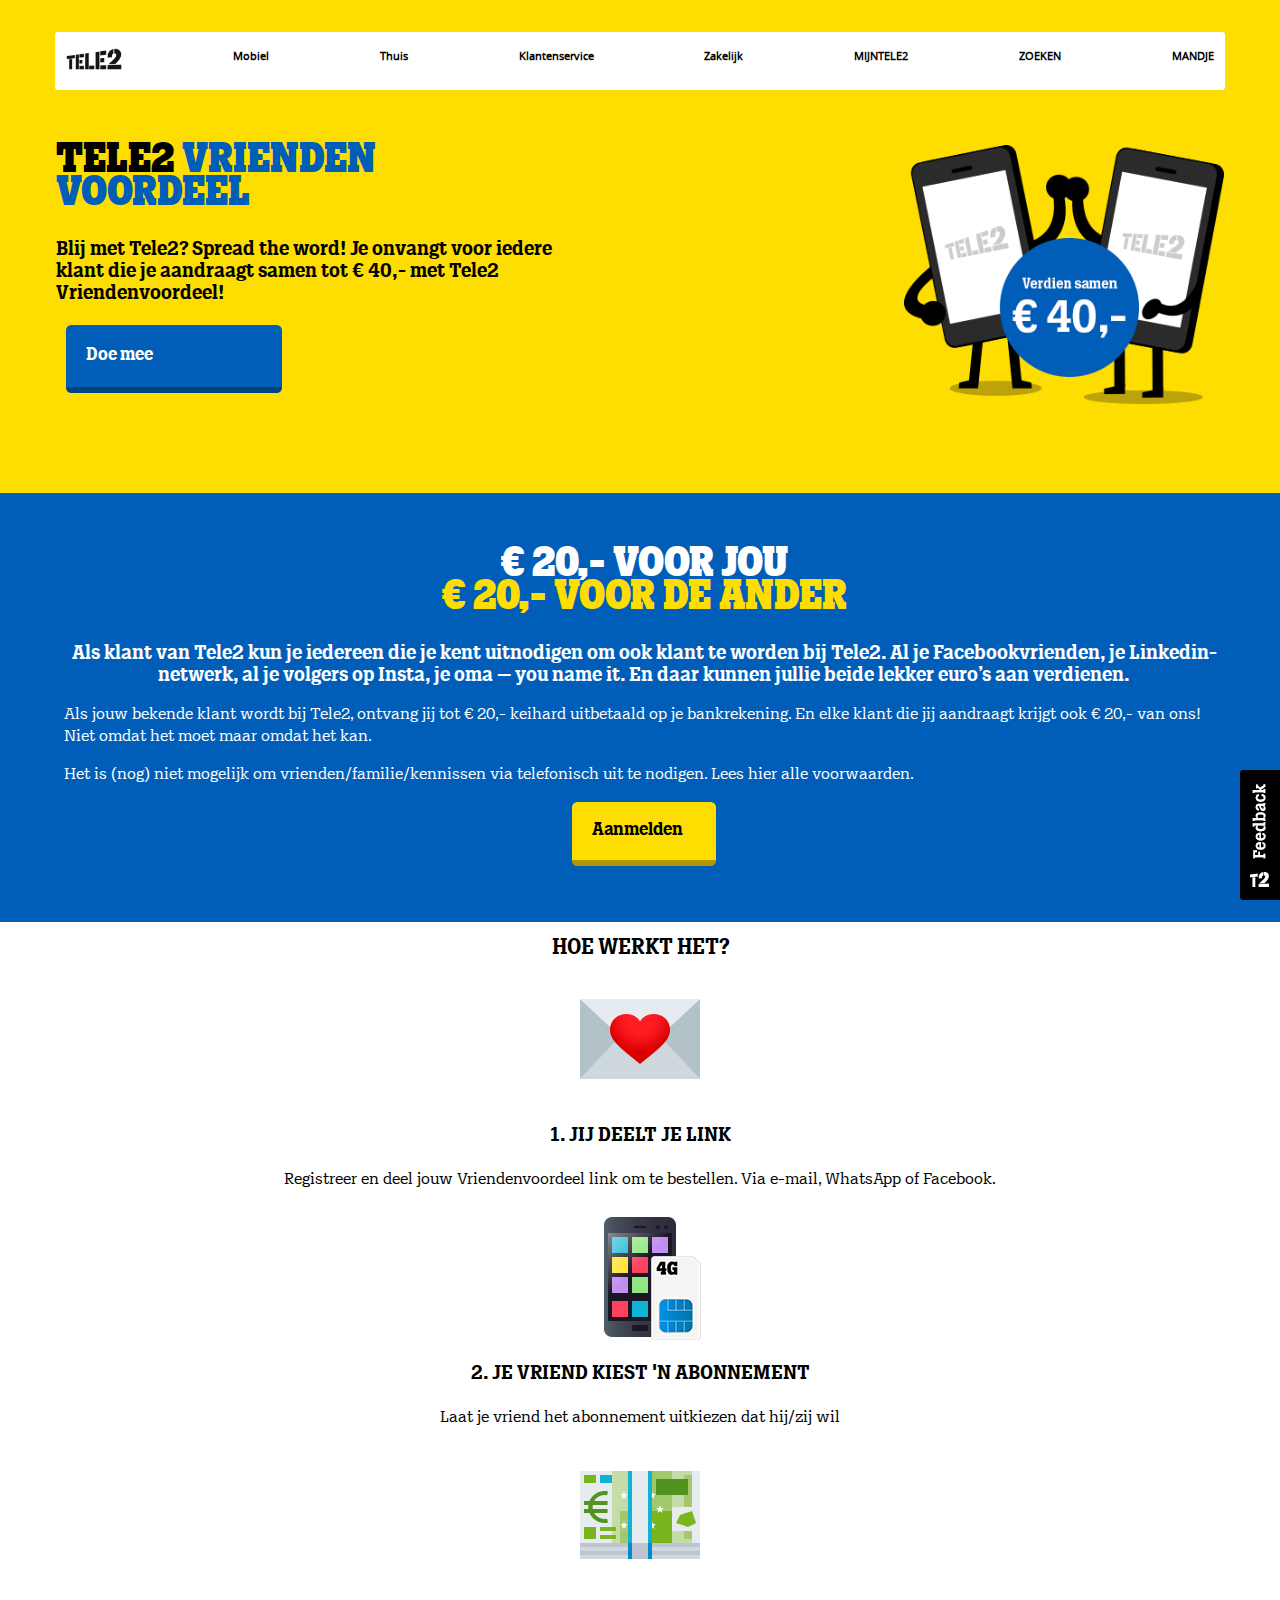
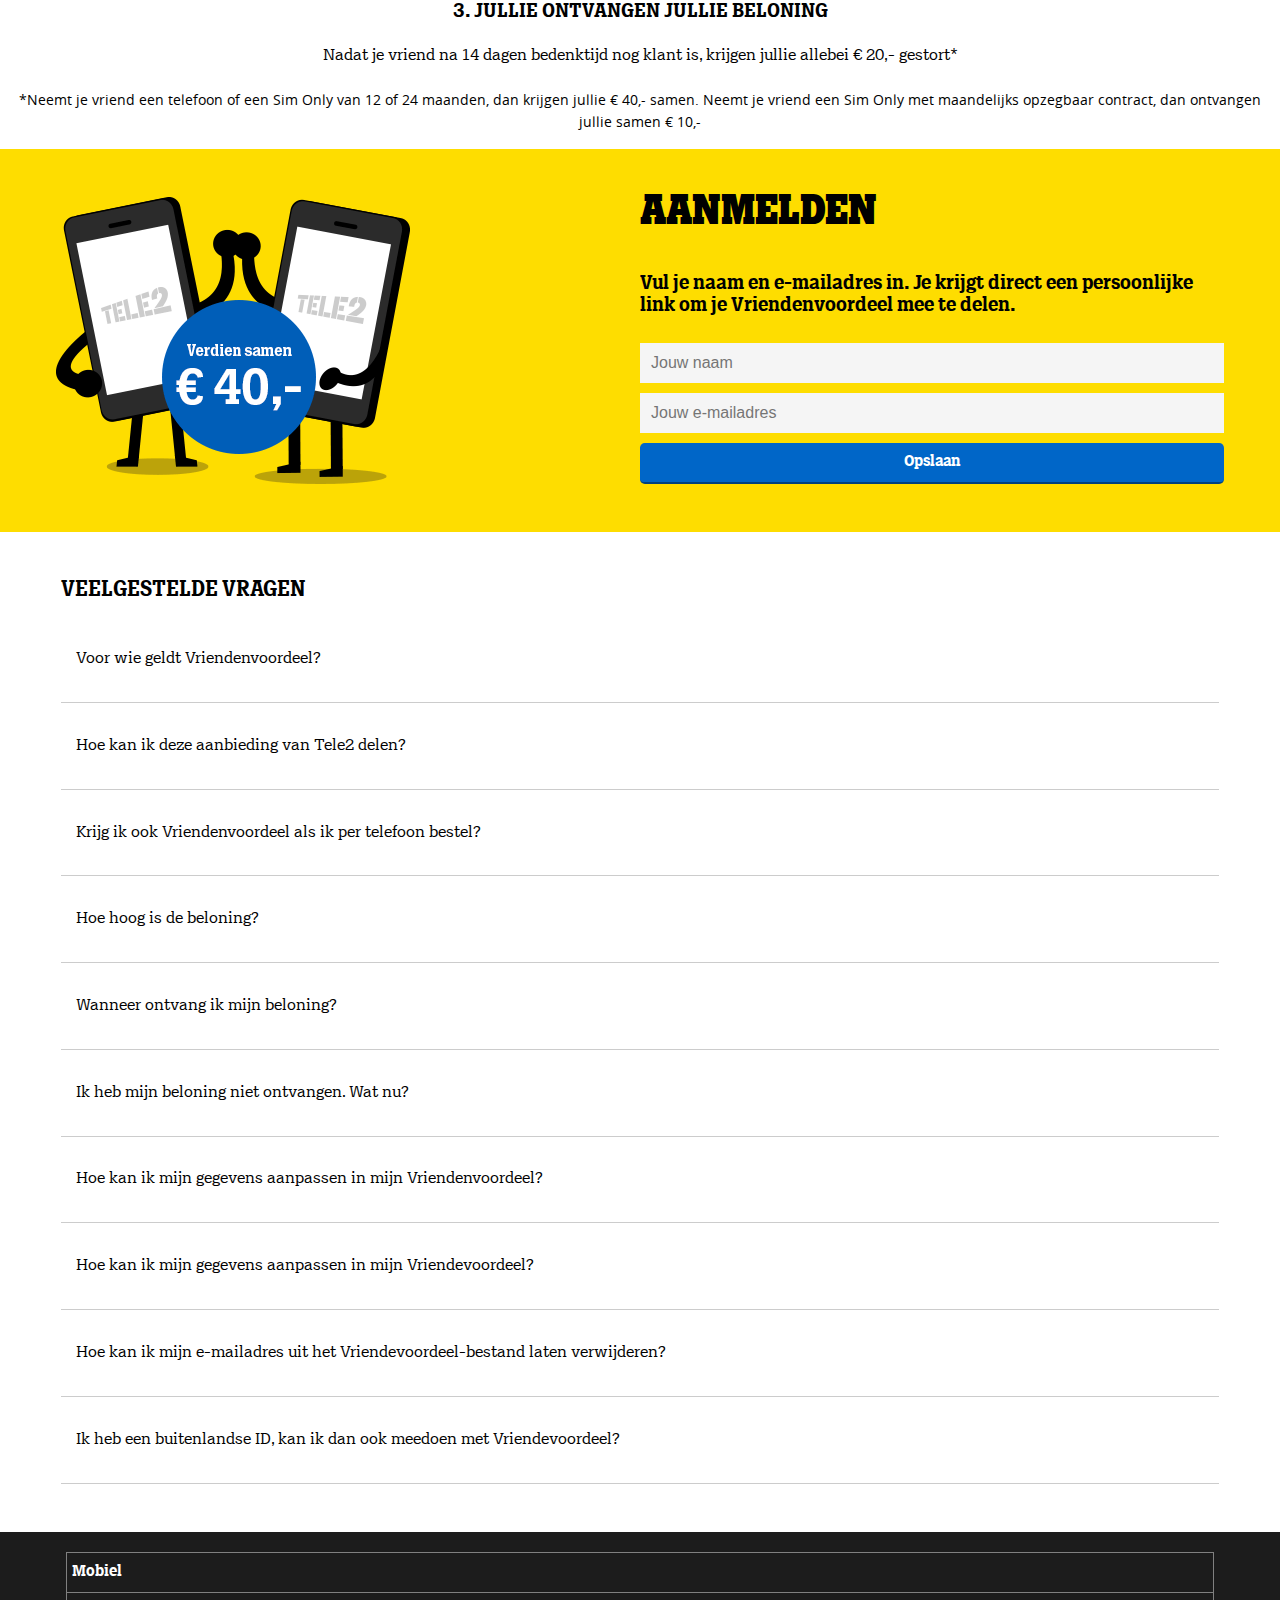
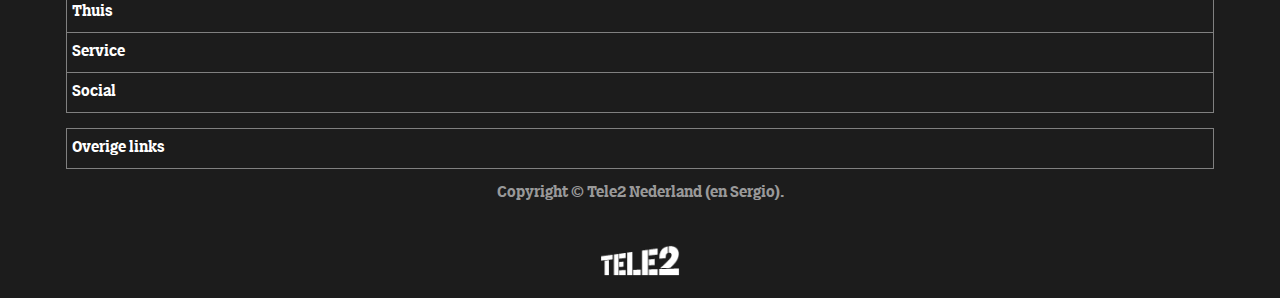
==== commit a0be68df: "Added files from finale" ====
--- a/detail.html
+++ b/detail.html
@@ -101,18 +101,18 @@
 				</section>
 				<section>
 					<h1>Hoe werkt het?</h1>
-					<img src="images/detailscherm/share-image.png" alt="Link Delen">
 						<div>
+							<img src="images/detailscherm/share-image.png" alt="Link Delen">
 							<h1>1. Jij deelt je link</h1>
 							<p>Registreer en deel jouw Vriendenvoordeel link om te bestellen. Via e-mail, WhatsApp of Facebook.</p>
 						</div>
-					<img src="images/detailscherm/product-image.png" alt="Vriend Kiest">
 						<div>
+							<img src="images/detailscherm/product-image.png" alt="Vriend Kiest">
 							<h1>2. Je vriend kiest 'n abonnement</h1>
 							<p>Laat je vriend het abonnement uitkiezen dat hij/zij wil</p>
 						</div>
-					<img src="images/detailscherm/money-image.png" alt="Geld Terug">
 						<div>
+							<img src="images/detailscherm/money-image.png" alt="Geld Terug">
 							<h1>3. Jullie ontvangen jullie beloning</h1>
 							<p>Nadat je vriend na 14 dagen bedenktijd nog klant is, krijgen jullie allebei € 20,- gestort*</p>
 						</div>
@@ -133,7 +133,7 @@
 							<form>
 								<input type="text" name="Naam" placeholder="Jouw naam" required>
 								<input type="email" name="email" placeholder="Jouw e-mailadres" required>
-								<input type="submit" value="Opslaan">
+								<input type="submit" disabled value="Opslaan">
 							</form>
 						</div>
 					</div>
--- a/css/style.css
+++ b/css/style.css
@@ -74,6 +74,11 @@
 header a:hover {
 	color: #34495e;
 	border-bottom: 2px solid #005EB8;
+}
+
+header a img {
+	text-decoration: none;
+	border-bottom: none;
 }
 
 header a:active {
@@ -864,6 +869,7 @@
 /* --- HOE WERKT HET? --- */
 #detailMain section:nth-child(3) {
 	background-color: #fff;
+	text-align: center;
 	display: flex;
 	flex-direction: column;
 }
